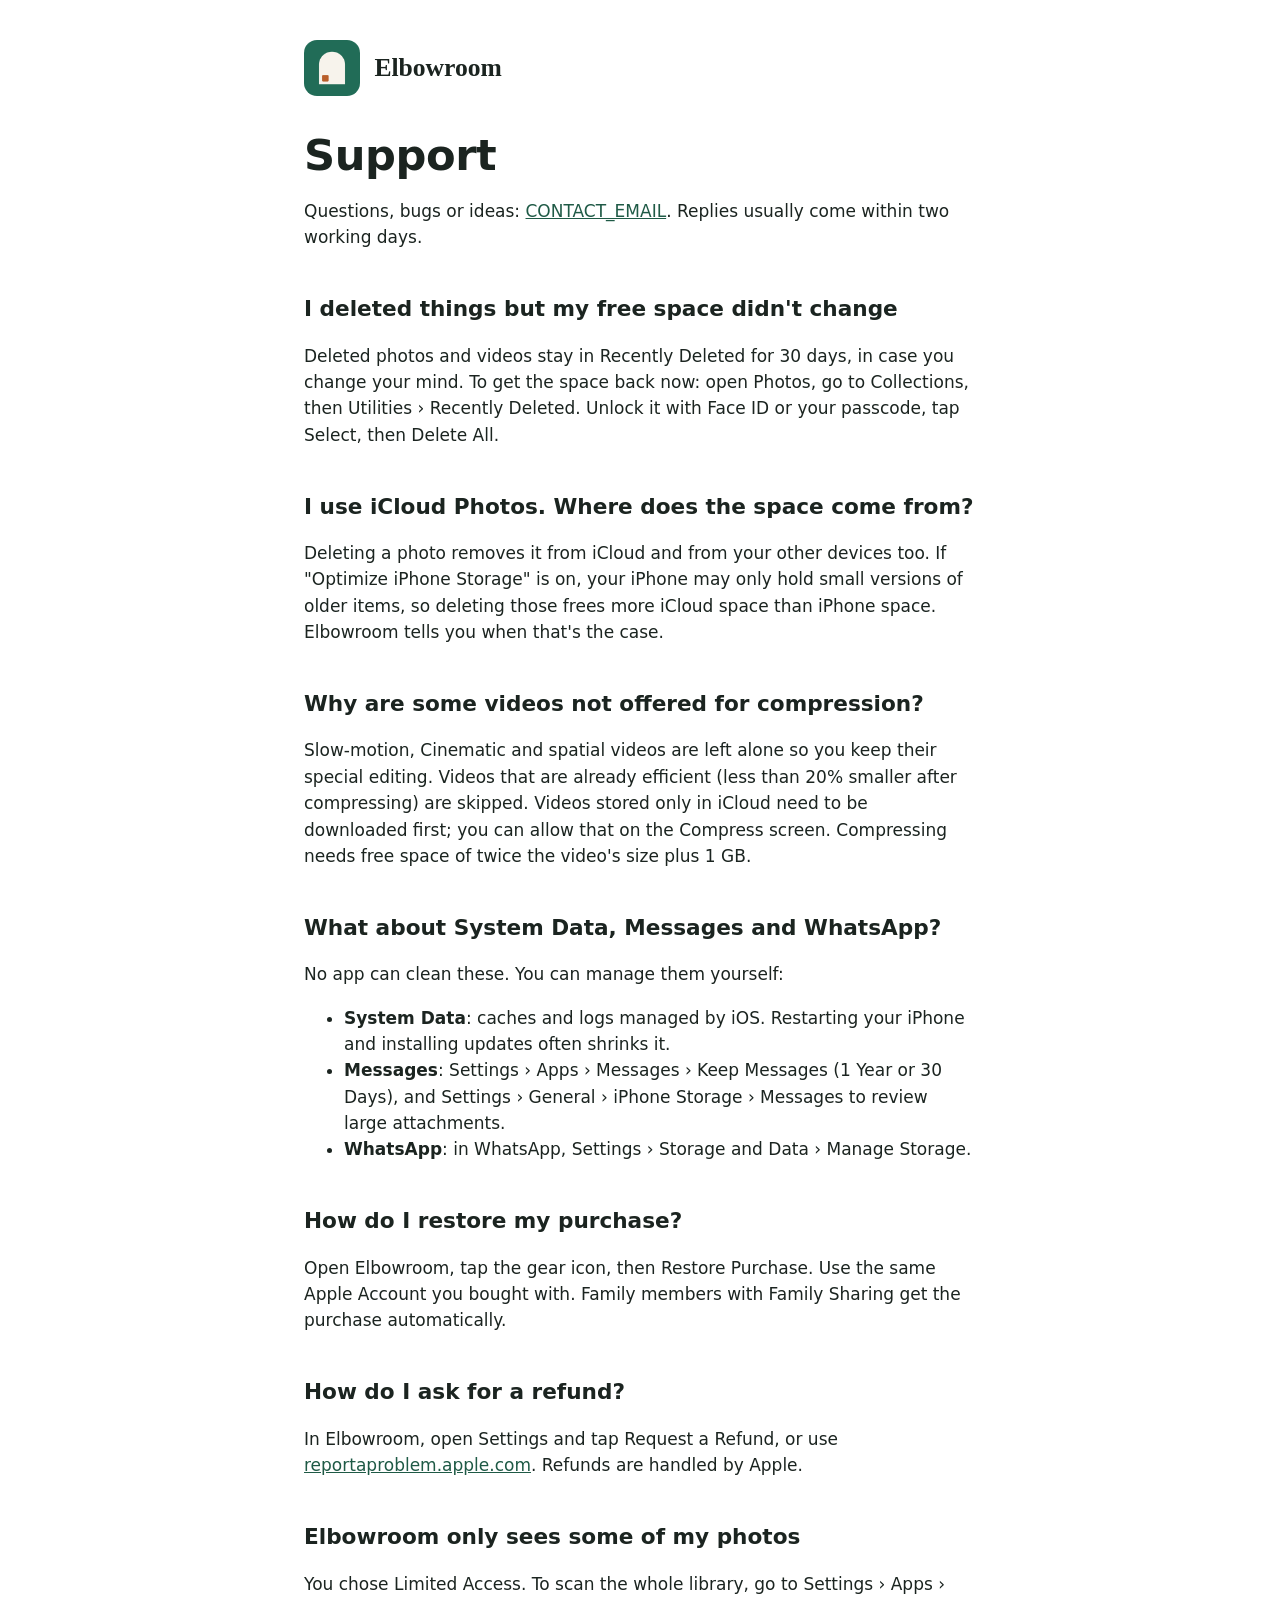
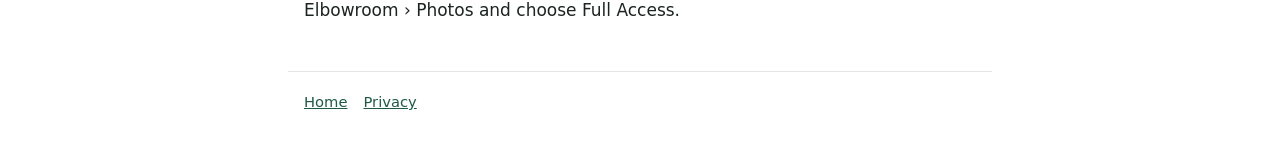
==== support.html @ 67e76166 "Landing, privacy and support pages; screenshot frame template Co-Authored-By: Claude Opus 5.5 <norep" ====
<!doctype html>
<html lang="en">
<head>
<meta charset="utf-8">
<meta name="viewport" content="width=device-width, initial-scale=1">
<title>Support · Elbowroom</title>
<meta name="description" content="Help with Elbowroom: Recently Deleted, iCloud, System Data, restoring your purchase and more.">
<link rel="icon" href="img/icon.svg" type="image/svg+xml">
<link rel="stylesheet" href="styles.css">
</head>
<body>
<header><img src="img/icon-180.png" alt=""><a class="wordmark" href="./">Elbowroom</a></header>
<main>
  <h1>Support</h1>
  <p>Questions, bugs or ideas: <a href="mailto:CONTACT_EMAIL">CONTACT_EMAIL</a>. Replies usually come within two working days.</p>

  <h2>I deleted things but my free space didn't change</h2>
  <p>Deleted photos and videos stay in Recently Deleted for 30 days, in case you change your mind. To get the space back now: open Photos, go to Collections, then Utilities › Recently Deleted. Unlock it with Face ID or your passcode, tap Select, then Delete All.</p>

  <h2>I use iCloud Photos. Where does the space come from?</h2>
  <p>Deleting a photo removes it from iCloud and from your other devices too. If "Optimize iPhone Storage" is on, your iPhone may only hold small versions of older items, so deleting those frees more iCloud space than iPhone space. Elbowroom tells you when that's the case.</p>

  <h2>Why are some videos not offered for compression?</h2>
  <p>Slow-motion, Cinematic and spatial videos are left alone so you keep their special editing. Videos that are already efficient (less than 20% smaller after compressing) are skipped. Videos stored only in iCloud need to be downloaded first; you can allow that on the Compress screen. Compressing needs free space of twice the video's size plus 1 GB.</p>

  <h2 id="other-storage">What about System Data, Messages and WhatsApp?</h2>
  <p>No app can clean these. You can manage them yourself:</p>
  <ul>
    <li><strong>System Data</strong>: caches and logs managed by iOS. Restarting your iPhone and installing updates often shrinks it.</li>
    <li><strong>Messages</strong>: Settings › Apps › Messages › Keep Messages (1 Year or 30 Days), and Settings › General › iPhone Storage › Messages to review large attachments.</li>
    <li><strong>WhatsApp</strong>: in WhatsApp, Settings › Storage and Data › Manage Storage.</li>
  </ul>

  <h2>How do I restore my purchase?</h2>
  <p>Open Elbowroom, tap the gear icon, then Restore Purchase. Use the same Apple Account you bought with. Family members with Family Sharing get the purchase automatically.</p>

  <h2>How do I ask for a refund?</h2>
  <p>In Elbowroom, open Settings and tap Request a Refund, or use <a href="https://reportaproblem.apple.com">reportaproblem.apple.com</a>. Refunds are handled by Apple.</p>

  <h2>Elbowroom only sees some of my photos</h2>
  <p>You chose Limited Access. To scan the whole library, go to Settings › Apps › Elbowroom › Photos and choose Full Access.</p>
</main>
<footer><a href="./">Home</a><a href="privacy.html">Privacy</a></footer>
</body>
</html>
---- styles.css ----
:root {
  --evergreen: #1f5a46;
  --clay: #a84b24;
  --ink: #1b2420;
  --slate: #5b6661;
  --line: #e3e6e4;
  --bg: #ffffff;
  --panel: #f4f6f5;
  color-scheme: light dark;
}
@media (prefers-color-scheme: dark) {
  :root {
    --evergreen: #7fc3a0;
    --clay: #e58a5e;
    --ink: #eef2ef;
    --slate: #a6b0ab;
    --line: #2a3530;
    --bg: #0e1c17;
    --panel: #15261f;
  }
}
* { box-sizing: border-box; }
html { -webkit-text-size-adjust: 100%; }
body {
  margin: 0;
  background: var(--bg);
  color: var(--ink);
  font: 17px/1.55 -apple-system, BlinkMacSystemFont, "Segoe UI", system-ui, sans-serif;
}
main, header, footer { max-width: 44rem; margin: 0 auto; padding: 0 1rem; }
header { padding-top: 2.5rem; display: flex; align-items: center; gap: 0.9rem; }
header img { width: 56px; height: 56px; border-radius: 13px; }
.wordmark { font-family: ui-serif, "New York", Georgia, serif; font-weight: 600; font-size: 1.6rem; color: var(--ink); text-decoration: none; }
h1 { font-size: clamp(2rem, 6vw, 2.7rem); line-height: 1.15; margin: 2.2rem 0 0.8rem; letter-spacing: -0.01em; }
h2 { font-size: 1.35rem; margin: 2.6rem 0 0.6rem; }
h3 { font-size: 1.05rem; margin: 1.6rem 0 0.3rem; }
p, li { color: var(--ink); }
.lede { font-size: 1.15rem; color: var(--slate); }
a { color: var(--evergreen); }
.cta { display: inline-block; margin: 1rem 0 0.4rem; padding: 0.75rem 1.2rem; border-radius: 12px; background: var(--evergreen); color: var(--bg); text-decoration: none; font-weight: 600; }
.note { color: var(--slate); font-size: 0.95rem; }
.shots { display: flex; gap: 0.8rem; overflow-x: auto; padding: 0.5rem 0 1rem; scroll-snap-type: x mandatory; }
.shots img { width: 220px; height: auto; border-radius: 20px; border: 1px solid var(--line); scroll-snap-align: start; flex: none; }
table { border-collapse: collapse; width: 100%; font-size: 0.97rem; }
td, th { text-align: left; padding: 0.55rem 0.4rem; border-bottom: 1px solid var(--line); vertical-align: top; }
.figure { color: var(--clay); font-weight: 600; }
footer { margin-top: 3rem; padding-bottom: 3rem; border-top: 1px solid var(--line); padding-top: 1.2rem; color: var(--slate); font-size: 0.92rem; }
footer a { margin-right: 1rem; }
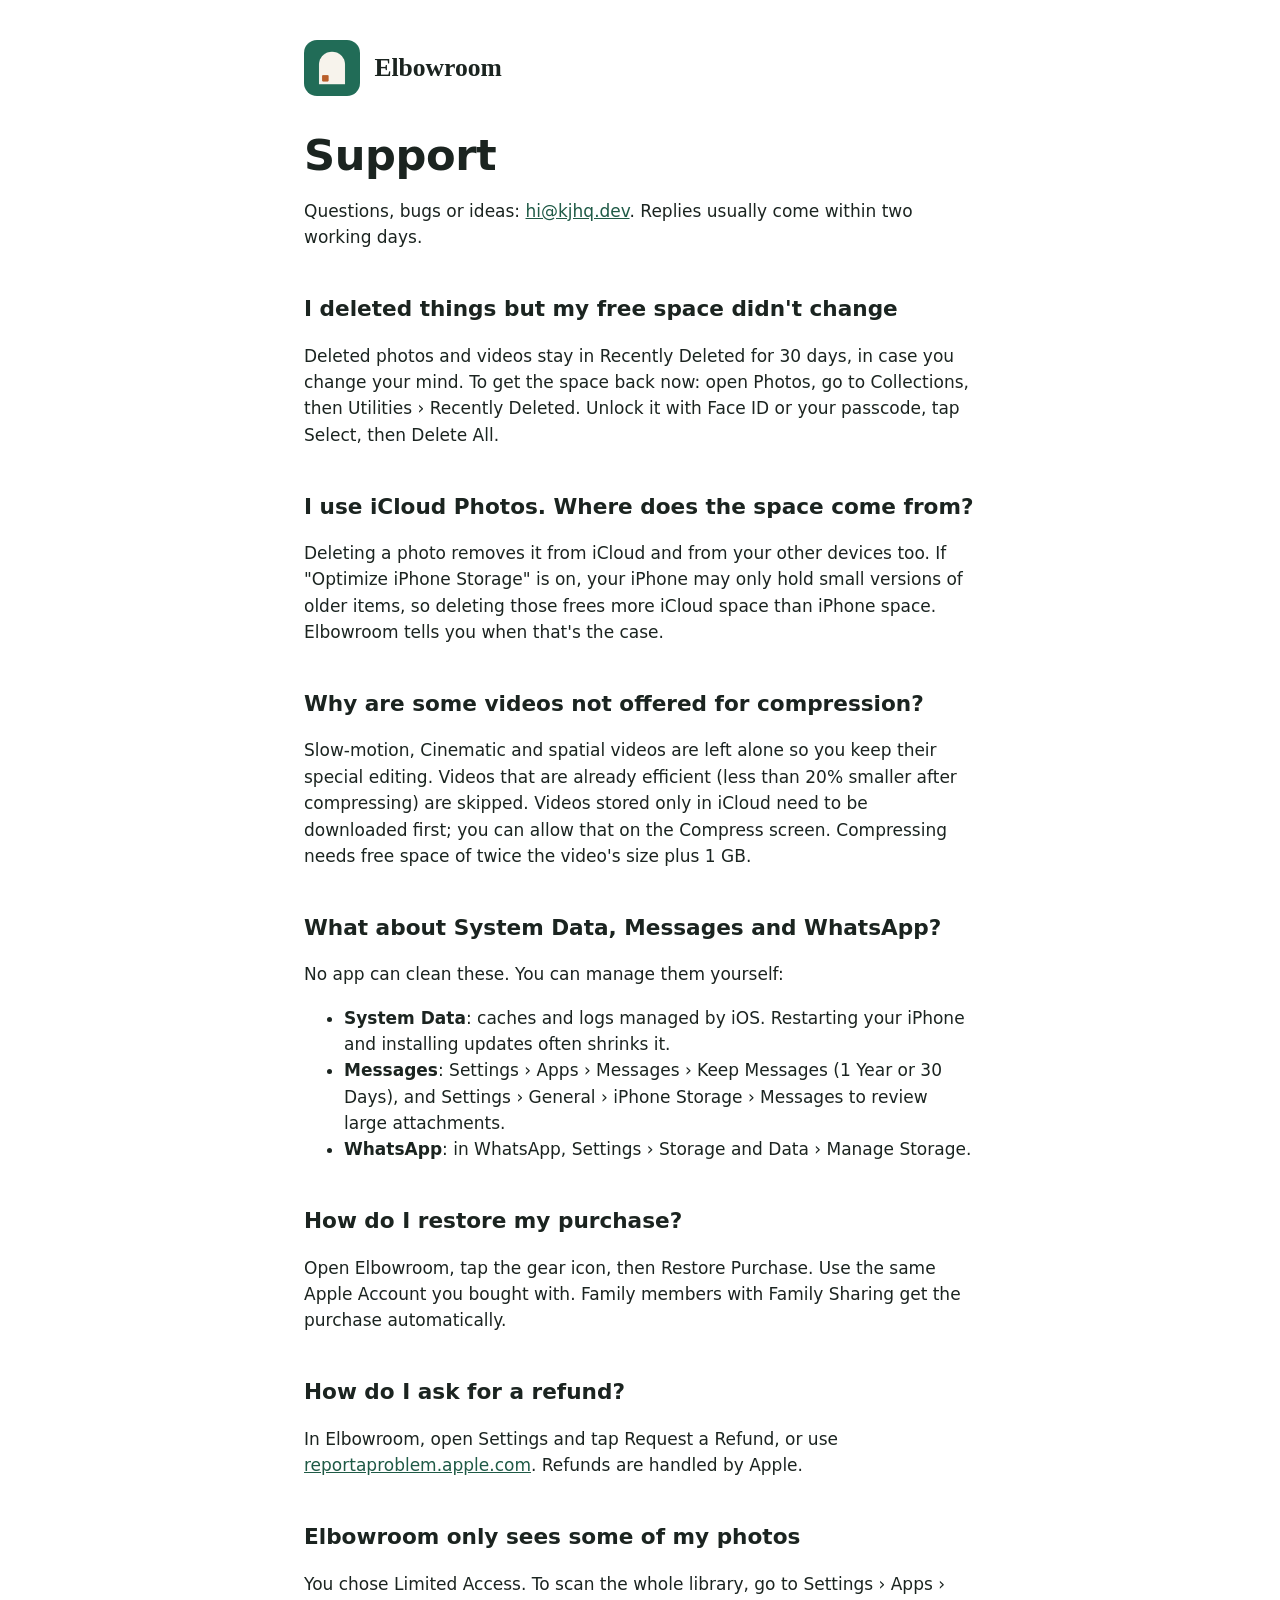
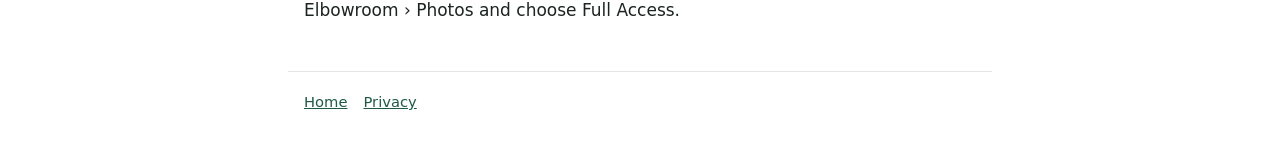
==== commit dc81dff1: "Contact: hi@kjhq.dev Co-Authored-By: Claude Opus 5.5 <noreply@anthropic.com>" ====
--- a/support.html
+++ b/support.html
@@ -12,7 +12,7 @@
 <header><img src="img/icon-180.png" alt=""><a class="wordmark" href="./">Elbowroom</a></header>
 <main>
   <h1>Support</h1>
-  <p>Questions, bugs or ideas: <a href="mailto:CONTACT_EMAIL">CONTACT_EMAIL</a>. Replies usually come within two working days.</p>
+  <p>Questions, bugs or ideas: <a href="mailto:hi@kjhq.dev">hi@kjhq.dev</a>. Replies usually come within two working days.</p>
 
   <h2>I deleted things but my free space didn't change</h2>
   <p>Deleted photos and videos stay in Recently Deleted for 30 days, in case you change your mind. To get the space back now: open Photos, go to Collections, then Utilities › Recently Deleted. Unlock it with Face ID or your passcode, tap Select, then Delete All.</p>
